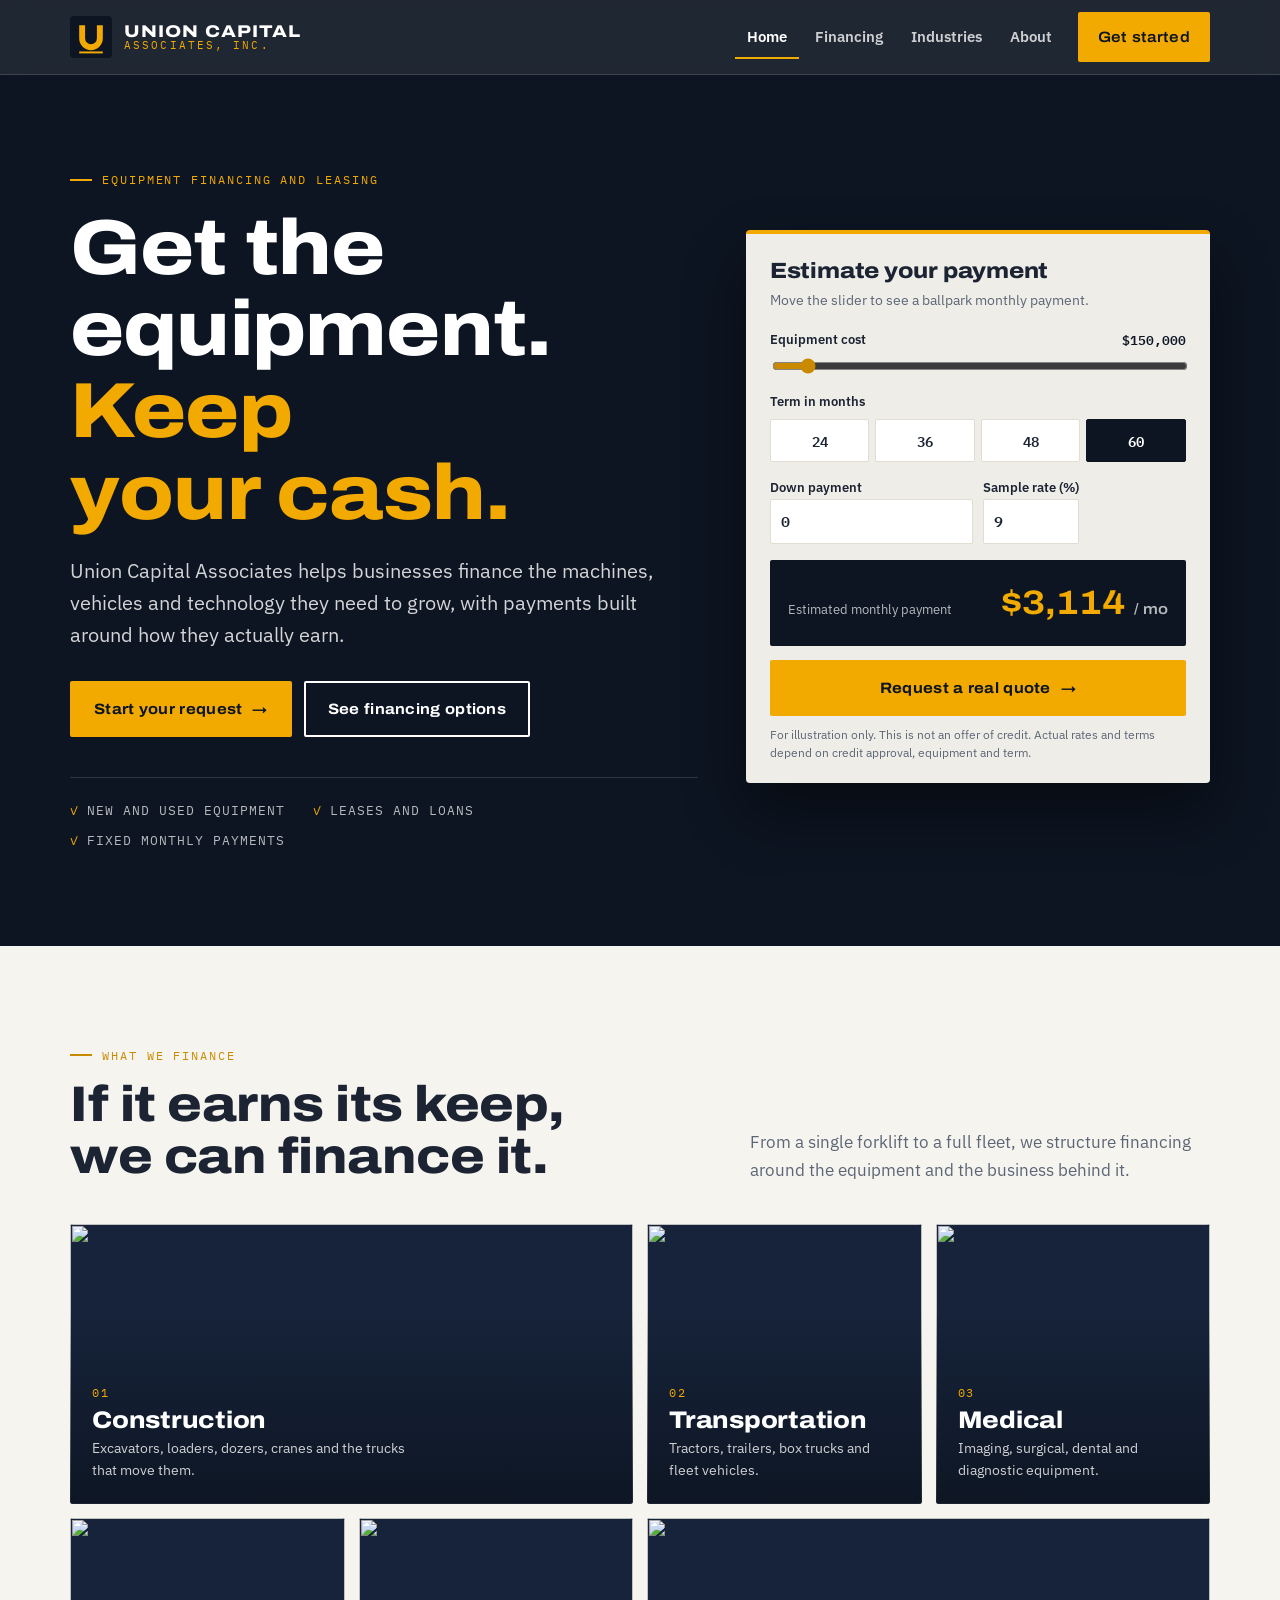
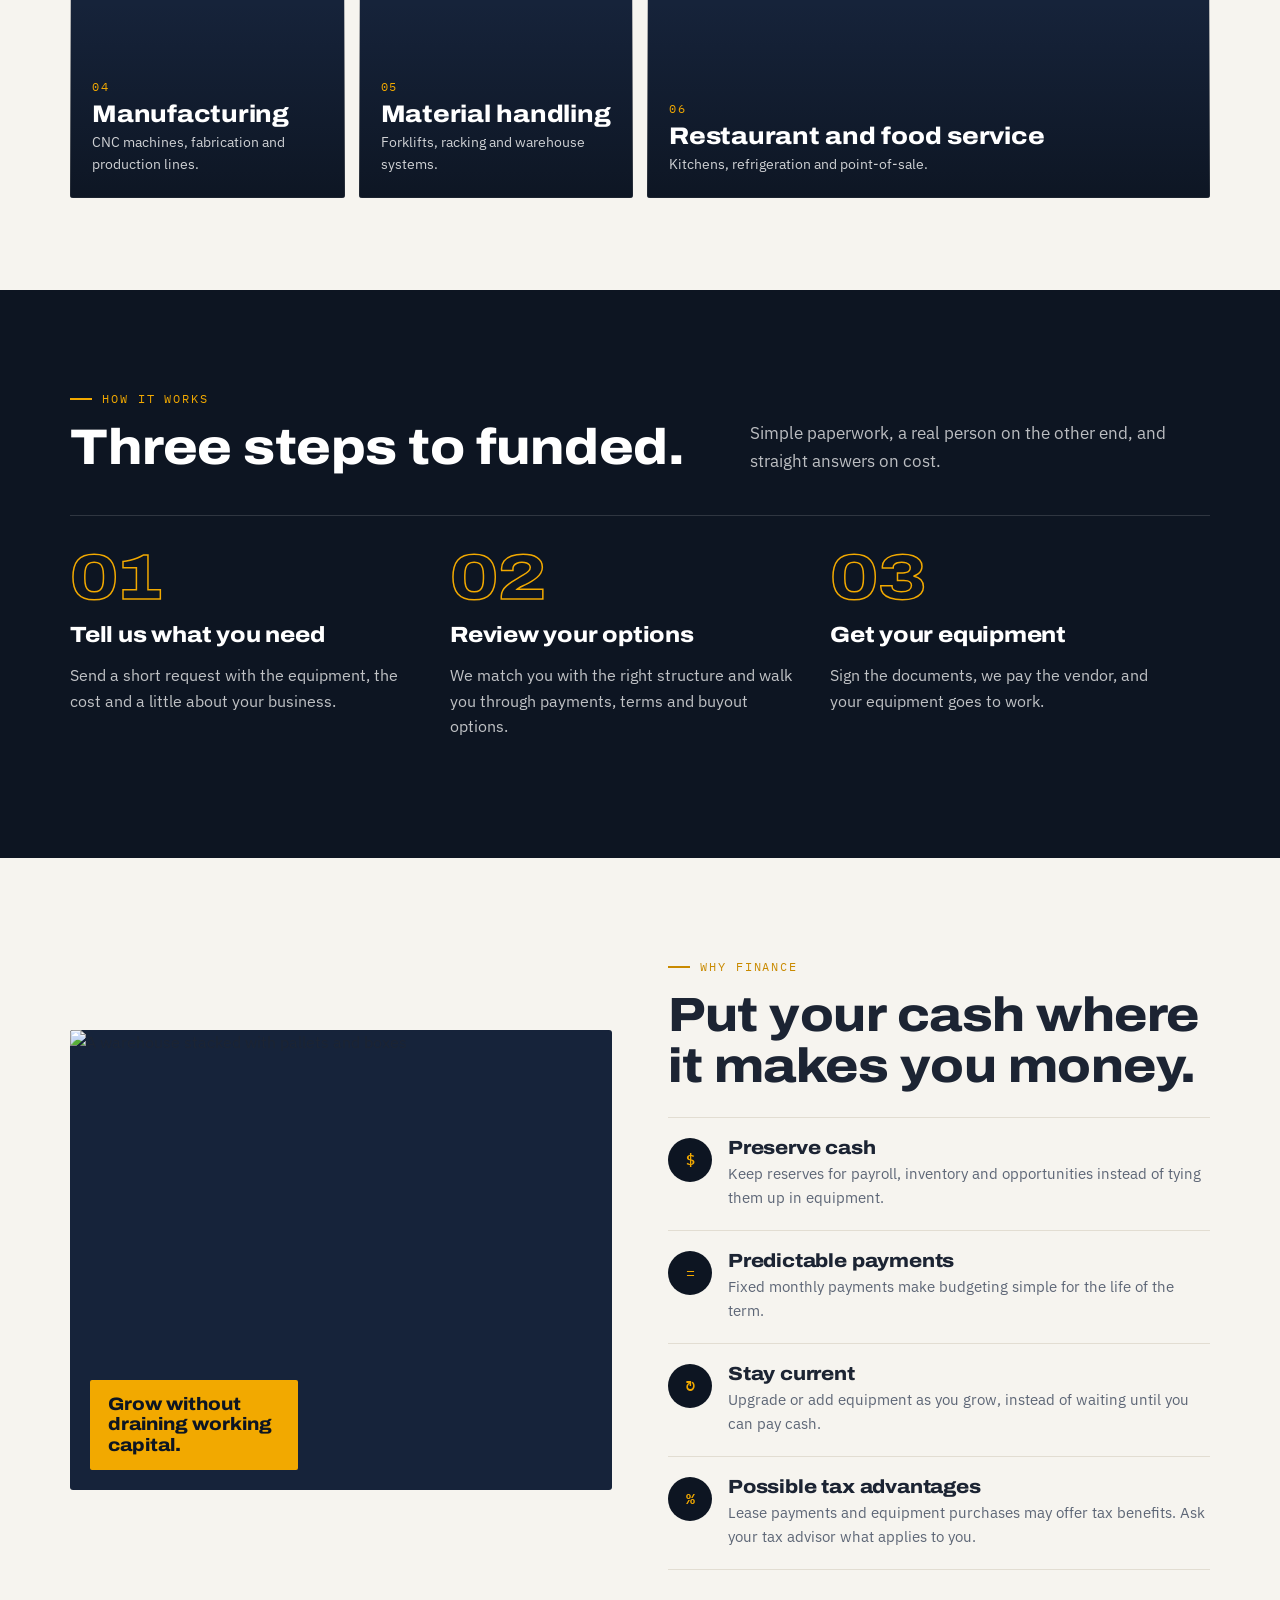
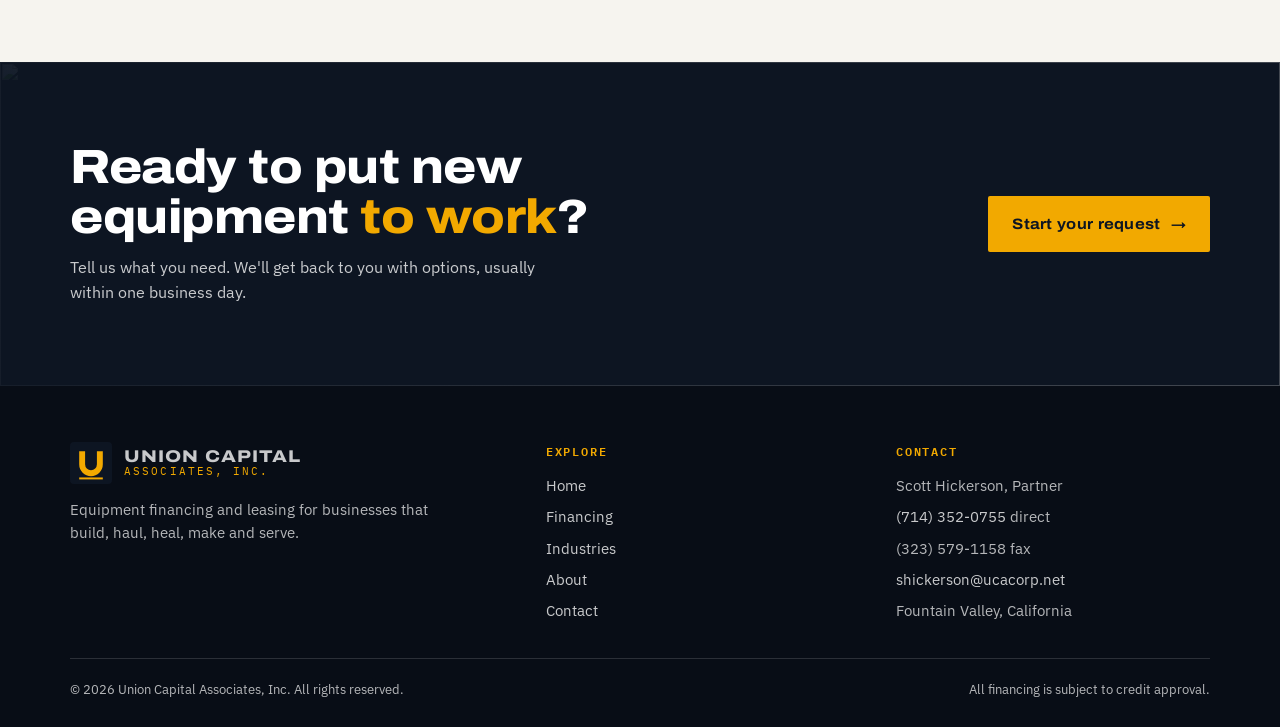
==== index.html @ d6dac755 "Add UCA site framework: home with payment estimator, financing, industries, about, contact form, tha" ====
<!doctype html>
<html lang="en">
<head>
<meta charset="utf-8">
<meta name="viewport" content="width=device-width, initial-scale=1, viewport-fit=cover">
<title>Union Capital Associates | Equipment Financing and Leasing</title>
<meta name="description" content="Equipment financing and leasing for construction, transportation, medical, manufacturing and more.  Fountain Valley, California.">
<link rel="icon" href="assets/img/mark.svg" type="image/svg+xml">
<link rel="preconnect" href="https://fonts.googleapis.com">
<link rel="preconnect" href="https://images.unsplash.com">
<link rel="stylesheet" href="https://fonts.googleapis.com/css2?family=Archivo:wdth,wght@100..125,500..900&family=IBM+Plex+Mono:wght@400;600&family=IBM+Plex+Sans:wght@400;500;600&display=swap">
<link rel="stylesheet" href="assets/css/site.css">
</head>
<body>
<header class="site-header">
  <div class="wrap">
    <a class="brand" href="index.html"><img src="assets/img/mark.svg" alt="" width="42" height="42"><span class="name"><b>UNION CAPITAL</b><small>ASSOCIATES, INC.</small></span></a>
    <button class="menu-btn" type="button" aria-expanded="false" aria-controls="nav">Menu</button>
    <nav class="nav" id="nav" aria-label="Main"><a href="index.html" aria-current="page">Home</a><a href="financing.html">Financing</a><a href="industries.html">Industries</a><a href="about.html">About</a><a class="btn btn-gold" href="contact.html#request">Get started</a></nav>
  </div>
</header>
<main>
<section class="hero">
  <div class="hero-bg" aria-hidden="true">
    <span style="background-image:url('https://images.unsplash.com/photo-1580901369227-308f6f40bdeb?auto=format&fit=crop&w=2000&q=70')"></span>
    <span style="background-image:url('https://images.unsplash.com/photo-1592805144716-feeccccef5ac?auto=format&fit=crop&w=2000&q=70')"></span>
    <span style="background-image:url('https://images.unsplash.com/photo-1606206873764-fd15e242df52?auto=format&fit=crop&w=2000&q=70')"></span>
  </div>
  <div class="wrap">
    <div>
      <div class="eyebrow">Equipment financing and leasing</div>
      <h1>Get the equipment.  <em>Keep your cash.</em></h1>
      <p class="lede">Union Capital Associates helps businesses finance the machines, vehicles and technology they need to grow, with payments built around how they actually earn.</p>
      <div class="hero-actions">
        <a class="btn btn-gold" href="contact.html#request">Start your request <span class="arr">→</span></a>
        <a class="btn btn-line" href="financing.html">See financing options</a>
      </div>
      <div class="hero-strip"><span>New and used equipment</span><span>Leases and loans</span><span>Fixed monthly payments</span></div>
    </div>
    <aside class="estimator" id="estimator" aria-labelledby="estTitle">
      <h2 id="estTitle">Estimate your payment</h2>
      <p class="sub">Move the slider to see a ballpark monthly payment.</p>
      <div class="est-field">
        <label for="e-cost">Equipment cost <output id="e-cost-out">$150,000</output></label>
        <input id="e-cost" type="range" min="10000" max="2000000" step="5000" value="150000">
      </div>
      <div class="est-field">
        <label>Term in months</label>
        <div class="terms">
          <button type="button" data-term="24" aria-pressed="false">24</button>
          <button type="button" data-term="36" aria-pressed="false">36</button>
          <button type="button" data-term="48" aria-pressed="false">48</button>
          <button type="button" data-term="60" aria-pressed="true">60</button>
        </div>
      </div>
      <div class="est-row est-field">
        <label for="e-down" style="display:grid">Down payment<input id="e-down" type="number" min="0" step="1000" value="0" inputmode="numeric"></label>
        <label for="e-rate" style="display:grid">Sample rate (%)<input id="e-rate" type="number" min="0" max="40" step="0.25" value="9" inputmode="decimal"></label>
      </div>
      <div class="est-result"><span>Estimated monthly payment</span><b><span id="e-pay">$3,114</span> <small>/ mo</small></b></div>
      <a class="btn btn-gold" id="e-go" href="contact.html#request">Request a real quote <span class="arr">→</span></a>
      <p class="est-note">For illustration only.  This is not an offer of credit.  Actual rates and terms depend on credit approval, equipment and term.</p>
    </aside>
  </div>
</section>

<section class="band reveal">
  <div class="wrap">
    <div class="head">
      <div><div class="eyebrow">What we finance</div><h2>If it earns its keep, we can finance it.</h2></div>
      <p>From a single forklift to a full fleet, we structure financing around the equipment and the business behind it.</p>
    </div>
    <div class="tiles">
      <a class="tile" href="industries.html#construction">
        <img src="https://images.unsplash.com/photo-1628645419184-26a1f2757340?auto=format&fit=crop&w=1200&q=70" alt="" loading="lazy">
        <div class="in"><div class="num">01</div><h3>Construction</h3><p>Excavators, loaders, dozers, cranes and the trucks that move them.</p></div>
      </a>
      <a class="tile" href="industries.html#transportation">
        <img src="https://images.unsplash.com/photo-1592805144716-feeccccef5ac?auto=format&fit=crop&w=1200&q=70" alt="" loading="lazy">
        <div class="in"><div class="num">02</div><h3>Transportation</h3><p>Tractors, trailers, box trucks and fleet vehicles.</p></div>
      </a>
      <a class="tile" href="industries.html#medical">
        <img src="https://images.unsplash.com/photo-1516549655169-df83a0774514?auto=format&fit=crop&w=1200&q=70" alt="" loading="lazy">
        <div class="in"><div class="num">03</div><h3>Medical</h3><p>Imaging, surgical, dental and diagnostic equipment.</p></div>
      </a>
      <a class="tile" href="industries.html#manufacturing">
        <img src="https://images.unsplash.com/photo-1735494033576-9c882e80504c?auto=format&fit=crop&w=1200&q=70" alt="" loading="lazy">
        <div class="in"><div class="num">04</div><h3>Manufacturing</h3><p>CNC machines, fabrication and production lines.</p></div>
      </a>
      <a class="tile" href="industries.html#material-handling">
        <img src="https://images.unsplash.com/photo-1645736315000-6f788915923b?auto=format&fit=crop&w=1200&q=70" alt="" loading="lazy">
        <div class="in"><div class="num">05</div><h3>Material handling</h3><p>Forklifts, racking and warehouse systems.</p></div>
      </a>
      <a class="tile" href="industries.html#restaurant">
        <img src="https://images.unsplash.com/photo-1589109807644-924edf14ee09?auto=format&fit=crop&w=1200&q=70" alt="" loading="lazy">
        <div class="in"><div class="num">06</div><h3>Restaurant and food service</h3><p>Kitchens, refrigeration and point-of-sale.</p></div>
      </a>
    </div>
  </div>
</section>

<section class="band dark reveal">
  <div class="wrap">
    <div class="head">
      <div><div class="eyebrow">How it works</div><h2>Three steps to funded.</h2></div>
      <p>Simple paperwork, a real person on the other end, and straight answers on cost.</p>
    </div>
    <ol class="steps">
      <li><h3>Tell us what you need</h3><p>Send a short request with the equipment, the cost and a little about your business.</p></li>
      <li><h3>Review your options</h3><p>We match you with the right structure and walk you through payments, terms and buyout options.</p></li>
      <li><h3>Get your equipment</h3><p>Sign the documents, we pay the vendor, and your equipment goes to work.</p></li>
    </ol>
  </div>
</section>

<section class="band reveal">
  <div class="wrap split">
    <div class="split-img">
      <img src="https://images.unsplash.com/photo-1721937127582-ed331de95a04?auto=format&fit=crop&w=1400&q=70" alt="A warehouse stacked with pallets and boxes" loading="lazy">
      <div class="badge">Grow without draining working capital.</div>
    </div>
    <div>
      <div class="eyebrow">Why finance</div>
      <h2 style="font-size:clamp(30px,4vw,48px);font-weight:800;margin-top:14px">Put your cash where it makes you money.</h2>
      <ul class="benefits">
        <li><span class="ico">$</span><div><h3>Preserve cash</h3><p>Keep reserves for payroll, inventory and opportunities instead of tying them up in equipment.</p></div></li>
        <li><span class="ico">=</span><div><h3>Predictable payments</h3><p>Fixed monthly payments make budgeting simple for the life of the term.</p></div></li>
        <li><span class="ico">↻</span><div><h3>Stay current</h3><p>Upgrade or add equipment as you grow, instead of waiting until you can pay cash.</p></div></li>
        <li><span class="ico">%</span><div><h3>Possible tax advantages</h3><p>Lease payments and equipment purchases may offer tax benefits.  Ask your tax advisor what applies to you.</p></div></li>
      </ul>
    </div>
  </div>
</section>

<section class="cta">
  <img src="https://images.unsplash.com/photo-1521791136064-7986c2920216?auto=format&fit=crop&w=1800&q=70" alt="" loading="lazy">
  <div class="wrap">
    <div><h2>Ready to put new equipment <em>to work</em>?</h2><p>Tell us what you need.  We'll get back to you with options, usually within one business day.</p></div>
    <a class="btn btn-gold" href="contact.html#request">Start your request <span class="arr">→</span></a>
  </div>
</section>
</main>
<footer class="site-footer">
  <div class="wrap">
    <div>
      <a class="brand" href="index.html"><img src="assets/img/mark.svg" alt="" width="42" height="42"><span class="name"><b>UNION CAPITAL</b><small>ASSOCIATES, INC.</small></span></a>
      <p>Equipment financing and leasing for businesses that build, haul, heal, make and serve.</p>
    </div>
    <div>
      <h4>Explore</h4>
      <ul><li><a href="index.html">Home</a></li><li><a href="financing.html">Financing</a></li><li><a href="industries.html">Industries</a></li><li><a href="about.html">About</a></li><li><a href="contact.html">Contact</a></li></ul>
    </div>
    <div>
      <h4>Contact</h4>
      <ul>
        <li>Scott Hickerson, Partner</li>
        <li><a href="tel:+17143520755">(714) 352-0755</a> direct</li>
        <li>(323) 579-1158 fax</li>
        <li><a href="mailto:shickerson@ucacorp.net">shickerson@ucacorp.net</a></li>
        <li>Fountain Valley, California</li>
      </ul>
    </div>
    <div class="legal"><span>&copy; 2026 Union Capital Associates, Inc.  All rights reserved.</span><span>All financing is subject to credit approval.</span></div>
  </div>
</footer>
<script src="assets/js/site.js"></script>
</body>
</html>
---- assets/css/site.css ----
/* Union Capital Associates site styles.
   Layout: full-bleed photo hero with a payment estimator; light content bands alternate with ink bands. */
*, *::before, *::after { box-sizing: border-box; }
:root {
  --ink: #0d1522;
  --ink-2: #16233a;
  --paper: #f6f4ef;
  --white: #ffffff;
  --text: #1c2433;
  --muted: #5d6676;
  --line: #e2ddd2;
  --line-dark: rgba(255, 255, 255, .14);
  --gold: #f2a900;
  --gold-deep: #c98a00;
  --display: "Archivo", "Arial Narrow", "Segoe UI", system-ui, sans-serif;
  --body: "IBM Plex Sans", "Segoe UI", system-ui, sans-serif;
  --mono: "IBM Plex Mono", ui-monospace, Consolas, monospace;
  --gutter: max(20px, env(safe-area-inset-left, 0px));
}
html { scroll-behavior: smooth; }
body { margin: 0; background: var(--paper); color: var(--text); font-family: var(--body); font-size: 16px; line-height: 1.6; -webkit-font-smoothing: antialiased; }
img { max-width: 100%; display: block; }
a { color: inherit; }
[hidden] { display: none !important; }
.wrap { max-width: 1180px; margin: 0 auto; padding-left: var(--gutter); padding-right: max(20px, env(safe-area-inset-right, 0px)); }
h1, h2, h3 { font-family: var(--display); font-stretch: 112%; line-height: 1.05; letter-spacing: -.01em; margin: 0; text-wrap: balance; }
.eyebrow { font-family: var(--mono); font-size: 12px; letter-spacing: .16em; text-transform: uppercase; color: var(--gold-deep); display: inline-flex; align-items: center; gap: 10px; }
.eyebrow::before { content: ""; width: 22px; height: 2px; background: currentColor; }
.dark .eyebrow, .hero .eyebrow { color: var(--gold); }
:focus-visible { outline: 2px solid var(--gold); outline-offset: 3px; }

/* ---------- Buttons ---------- */
.btn { display: inline-flex; align-items: center; gap: 10px; font-family: var(--display); font-stretch: 110%; font-weight: 700; font-size: 15px; letter-spacing: .02em; text-decoration: none; padding: 14px 22px; border-radius: 2px; border: 2px solid transparent; cursor: pointer; transition: background .2s, color .2s, border-color .2s, transform .2s; }
.btn:hover { transform: translateY(-1px); }
.btn-gold { background: var(--gold); color: var(--ink); }
.btn-gold:hover { background: #ffbb1c; }
.btn-line { border-color: currentColor; color: inherit; background: transparent; }
.btn-line:hover { background: rgba(255, 255, 255, .08); }
.btn .arr { transition: transform .2s; }
.btn:hover .arr { transform: translateX(4px); }

/* ---------- Header ---------- */
.site-header { position: sticky; top: env(safe-area-inset-top, 0px); z-index: 30; background: rgba(13, 21, 34, .92); backdrop-filter: blur(10px); -webkit-backdrop-filter: blur(10px); color: var(--white); border-bottom: 1px solid var(--line-dark); }
.site-header .wrap { display: flex; align-items: center; justify-content: space-between; gap: 20px; min-height: 74px; }
.brand { display: flex; align-items: center; gap: 12px; text-decoration: none; color: var(--white); }
.brand img { width: 42px; height: 42px; }
.brand .name { display: grid; line-height: 1.05; }
.brand b { font-family: var(--display); font-stretch: 118%; font-weight: 800; font-size: 17px; letter-spacing: .06em; }
.brand small { font-family: var(--mono); font-size: 10.5px; letter-spacing: .2em; color: var(--gold); }
.nav { display: flex; align-items: center; gap: 4px; }
.nav a { text-decoration: none; font-weight: 600; font-size: 15px; color: rgba(255, 255, 255, .78); padding: 10px 12px; }
.nav a:hover { color: var(--white); }
.nav a[aria-current="page"] { color: var(--white); box-shadow: inset 0 -2px 0 var(--gold); }
.nav .btn { margin-left: 10px; padding: 11px 18px; color: var(--ink); }
.menu-btn { display: none; background: none; border: 1px solid var(--line-dark); color: var(--white); border-radius: 2px; padding: 9px 12px; font: 600 14px var(--body); cursor: pointer; }
@media (max-width: 900px) {
  .menu-btn { display: inline-block; }
  .nav { display: none; position: absolute; left: 0; right: 0; top: 100%; flex-direction: column; align-items: stretch; gap: 0; background: var(--ink); border-bottom: 1px solid var(--line-dark); padding: 8px max(20px, env(safe-area-inset-right, 0px)) 18px var(--gutter); }
  .nav.open { display: flex; }
  .nav a { padding: 14px 4px; border-bottom: 1px solid var(--line-dark); }
  .nav a[aria-current="page"] { box-shadow: inset 3px 0 0 var(--gold); padding-left: 12px; }
  .nav .btn { margin: 14px 0 0; justify-content: center; border-bottom: 0; }
}

/* ---------- Hero ---------- */
.hero { position: relative; color: var(--white); background: var(--ink); overflow: hidden; isolation: isolate; }
.hero-bg { position: absolute; inset: 0; z-index: -2; }
.hero-bg span { position: absolute; inset: 0; background-size: cover; background-position: center; opacity: 0; animation: heroFade 21s infinite; transform: scale(1.06); }
.hero-bg span:nth-child(1) { opacity: 1; animation-delay: 0s; }
.hero-bg span:nth-child(2) { animation-delay: 7s; }
.hero-bg span:nth-child(3) { animation-delay: 14s; }
@keyframes heroFade { 0% { opacity: 0; transform: scale(1.06); } 5% { opacity: 1; } 33% { opacity: 1; } 38% { opacity: 0; transform: scale(1); } 100% { opacity: 0; } }
.hero::after { content: ""; position: absolute; inset: 0; z-index: -1; background: linear-gradient(100deg, rgba(13, 21, 34, .94) 0%, rgba(13, 21, 34, .78) 45%, rgba(13, 21, 34, .35) 100%); }
.hero .wrap { display: grid; grid-template-columns: 1.15fr .85fr; gap: 48px; align-items: center; padding-block: 88px 96px; }
@media (max-width: 960px) { .hero .wrap { grid-template-columns: 1fr; padding-block: 56px 64px; gap: 36px; } }
.hero h1 { font-size: clamp(40px, 6.2vw, 78px); font-weight: 800; margin: 18px 0 20px; }
.hero h1 em { font-style: normal; color: var(--gold); }
.hero .lede { font-size: clamp(17px, 1.6vw, 20px); color: rgba(255, 255, 255, .82); max-width: 50ch; margin: 0 0 30px; }
.hero-actions { display: flex; flex-wrap: wrap; gap: 12px; }
.hero-strip { display: flex; flex-wrap: wrap; gap: 10px 28px; margin-top: 40px; padding-top: 22px; border-top: 1px solid var(--line-dark); font-family: var(--mono); font-size: 12.5px; letter-spacing: .08em; text-transform: uppercase; color: rgba(255, 255, 255, .7); }
.hero-strip span::before { content: "✓"; color: var(--gold); margin-right: 8px; }

/* ---------- Estimator ---------- */
.estimator { background: rgba(246, 244, 239, .97); color: var(--text); border-radius: 4px; padding: 26px 24px 22px; box-shadow: 0 30px 60px rgba(0, 0, 0, .45); border-top: 4px solid var(--gold); min-width: 0; }
.estimator h2 { font-size: 22px; font-weight: 800; }
.estimator .sub { color: var(--muted); font-size: 14px; margin: 6px 0 18px; }
.est-field { display: grid; gap: 6px; margin-bottom: 16px; }
.est-field label { display: flex; justify-content: space-between; font-size: 13px; font-weight: 600; }
.est-field output { font-family: var(--mono); font-weight: 600; color: var(--ink); }
.est-field input[type="range"] { width: 100%; accent-color: var(--gold-deep); }
.terms { display: grid; grid-template-columns: repeat(4, 1fr); gap: 6px; }
.terms button { font: 600 14px var(--mono); padding: 9px 0; border: 1px solid var(--line); background: var(--white); color: var(--text); border-radius: 2px; cursor: pointer; }
.terms button[aria-pressed="true"] { background: var(--ink); color: var(--white); border-color: var(--ink); }
.est-row { display: grid; grid-template-columns: 1fr 1fr; gap: 10px; }
.est-row input { width: 100%; font: 600 15px var(--mono); padding: 9px 10px; border: 1px solid var(--line); border-radius: 2px; background: var(--white); color: var(--text); }
.est-result { margin-top: 6px; padding: 16px 18px; background: var(--ink); color: var(--white); border-radius: 2px; display: flex; align-items: baseline; justify-content: space-between; gap: 12px; flex-wrap: wrap; }
.est-result > span { font-size: 13px; color: rgba(255, 255, 255, .7); }
.est-result b { font-family: var(--display); font-stretch: 112%; font-size: 34px; color: var(--gold); font-variant-numeric: tabular-nums; }
.est-result b small { font-size: 15px; color: rgba(255, 255, 255, .7); font-weight: 600; }
.estimator .btn { width: 100%; justify-content: center; margin-top: 14px; }
.est-note { font-size: 11.5px; color: var(--muted); margin: 10px 0 0; line-height: 1.5; }

/* ---------- Sections ---------- */
.band { padding-block: 92px; }
.band.tight { padding-block: 64px; }
.dark { background: var(--ink); color: var(--white); }
.dark .muted, .dark p { color: rgba(255, 255, 255, .74); }
.head { display: flex; flex-wrap: wrap; align-items: end; justify-content: space-between; gap: 20px 40px; margin-bottom: 40px; }
.head h2 { font-size: clamp(30px, 4vw, 50px); font-weight: 800; margin-top: 14px; max-width: 18ch; }
.head p { max-width: 46ch; margin: 0; color: var(--muted); font-size: 17px; }
.dark .head p { color: rgba(255, 255, 255, .72); }

/* What we finance: photo tiles */
.tiles { display: grid; grid-template-columns: repeat(4, minmax(0, 1fr)); gap: 14px; }
.tiles .tile:nth-child(1), .tiles .tile:nth-child(6) { grid-column: span 2; }
@media (max-width: 960px) { .tiles { grid-template-columns: repeat(2, minmax(0, 1fr)); } .tiles .tile:nth-child(6) { grid-column: span 1; } }
@media (max-width: 560px) { .tiles { grid-template-columns: 1fr; } .tiles .tile:nth-child(1) { grid-column: span 1; } }
.tile { position: relative; min-height: 280px; border-radius: 3px; overflow: hidden; color: var(--white); text-decoration: none; display: flex; align-items: flex-end; background: var(--ink-2); isolation: isolate; }
.tile img { position: absolute; inset: 0; width: 100%; height: 100%; object-fit: cover; z-index: -2; transition: transform .8s cubic-bezier(.2, .7, .2, 1); }
.tile::after { content: ""; position: absolute; inset: 0; z-index: -1; background: linear-gradient(180deg, rgba(13, 21, 34, 0) 30%, rgba(13, 21, 34, .92) 100%); }
.tile:hover img { transform: scale(1.07); }
.tile .in { padding: 22px; width: 100%; }
.tile .num { font-family: var(--mono); font-size: 12px; letter-spacing: .14em; color: var(--gold); }
.tile h3 { font-size: 24px; font-weight: 800; margin: 6px 0 4px; }
.tile p { margin: 0; font-size: 14px; color: rgba(255, 255, 255, .8); max-width: 40ch; }

/* How it works */
.steps { display: grid; grid-template-columns: repeat(3, minmax(0, 1fr)); gap: 0; counter-reset: s; border-top: 1px solid var(--line-dark); }
@media (max-width: 820px) { .steps { grid-template-columns: 1fr; } }
.steps li { list-style: none; padding: 30px 28px 10px 0; position: relative; min-width: 0; }
.steps li::before { counter-increment: s; content: "0" counter(s); display: block; font-family: var(--display); font-stretch: 120%; font-weight: 800; font-size: 64px; line-height: 1; color: transparent; -webkit-text-stroke: 1.5px var(--gold); margin-bottom: 14px; }
.steps h3 { font-size: 22px; font-weight: 800; margin-bottom: 8px; }
.steps ol, ol.steps { margin: 0; padding: 0; }

/* Options cards */
.options { display: grid; grid-template-columns: repeat(3, minmax(0, 1fr)); gap: 16px; }
@media (max-width: 960px) { .options { grid-template-columns: repeat(2, minmax(0, 1fr)); } }
@media (max-width: 600px) { .options { grid-template-columns: 1fr; } }
.opt { background: var(--white); border: 1px solid var(--line); border-radius: 3px; padding: 28px 26px; display: flex; flex-direction: column; gap: 10px; min-width: 0; transition: border-color .25s, box-shadow .25s, transform .25s; scroll-margin-top: 100px; }
.opt:hover { border-color: var(--gold); box-shadow: 0 18px 40px rgba(13, 21, 34, .10); transform: translateY(-3px); }
.opt:target { border-color: var(--gold); box-shadow: 0 0 0 2px var(--gold); }
.opt .tag { font-family: var(--mono); font-size: 11.5px; letter-spacing: .14em; text-transform: uppercase; color: var(--gold-deep); }
.opt h3 { font-size: 24px; font-weight: 800; }
.opt p { margin: 0; color: var(--muted); }
.opt ul { margin: 6px 0 0; padding-left: 18px; font-size: 14.5px; line-height: 1.8; }
.opt .best { margin-top: auto; padding-top: 14px; border-top: 1px dashed var(--line); font-size: 14px; }
.opt .best b { color: var(--ink); }

/* Split image + benefits */
.split { display: grid; grid-template-columns: 1fr 1fr; gap: 56px; align-items: center; }
@media (max-width: 900px) { .split { grid-template-columns: 1fr; gap: 32px; } }
.split-img { position: relative; min-height: 460px; border-radius: 3px; overflow: hidden; background: var(--ink-2); }
.split-img img { position: absolute; inset: 0; width: 100%; height: 100%; object-fit: cover; }
.split-img .badge { position: absolute; left: 20px; bottom: 20px; background: var(--gold); color: var(--ink); padding: 14px 18px; font-family: var(--display); font-stretch: 112%; font-weight: 800; font-size: 18px; line-height: 1.15; max-width: 16ch; border-radius: 2px; }
.benefits { list-style: none; margin: 26px 0 0; padding: 0; display: grid; gap: 0; }
.benefits li { display: grid; grid-template-columns: 44px 1fr; gap: 16px; padding: 20px 0; border-top: 1px solid var(--line); }
.benefits li:last-child { border-bottom: 1px solid var(--line); }
.benefits .ico { width: 44px; height: 44px; border-radius: 50%; display: grid; place-items: center; background: var(--ink); color: var(--gold); font-family: var(--mono); font-weight: 600; font-size: 15px; }
.benefits h3 { font-size: 19px; font-weight: 800; margin-bottom: 4px; }
.benefits p { margin: 0; color: var(--muted); font-size: 15px; }

/* Structures table */
.table-wrap { overflow-x: auto; border: 1px solid var(--line-dark); border-radius: 3px; }
table.struct { width: 100%; border-collapse: collapse; min-width: 640px; }
.struct th, .struct td { text-align: left; padding: 16px 18px; border-bottom: 1px solid var(--line-dark); vertical-align: top; }
.struct th { font-family: var(--mono); font-size: 11.5px; letter-spacing: .14em; text-transform: uppercase; color: var(--gold); font-weight: 600; background: rgba(255, 255, 255, .03); }
.struct td:first-child { font-family: var(--display); font-stretch: 112%; font-weight: 800; font-size: 17px; color: var(--white); white-space: nowrap; }
.struct td { color: rgba(255, 255, 255, .76); font-size: 15px; }
.struct tr:last-child td { border-bottom: 0; }

/* CTA band */
.cta { position: relative; color: var(--white); overflow: hidden; isolation: isolate; background: var(--ink); }
.cta img { position: absolute; inset: 0; width: 100%; height: 100%; object-fit: cover; z-index: -2; }
.cta::after { content: ""; position: absolute; inset: 0; z-index: -1; background: linear-gradient(90deg, rgba(13, 21, 34, .95), rgba(13, 21, 34, .7)); }
.cta .wrap { display: flex; flex-wrap: wrap; align-items: center; justify-content: space-between; gap: 28px; padding-block: 80px; }
.cta h2 { font-size: clamp(30px, 4vw, 48px); font-weight: 800; max-width: 20ch; }
.cta h2 em { font-style: normal; color: var(--gold); }
.cta p { color: rgba(255, 255, 255, .78); margin: 12px 0 0; max-width: 48ch; }

/* Page hero (inner pages) */
.page-hero { position: relative; color: var(--white); background: var(--ink); overflow: hidden; isolation: isolate; }
.page-hero img { position: absolute; inset: 0; width: 100%; height: 100%; object-fit: cover; z-index: -2; }
.page-hero::after { content: ""; position: absolute; inset: 0; z-index: -1; background: linear-gradient(100deg, rgba(13, 21, 34, .95), rgba(13, 21, 34, .6)); }
.page-hero .wrap { padding-block: 84px 72px; }
.page-hero h1 { font-size: clamp(36px, 5.4vw, 64px); font-weight: 800; margin: 16px 0 16px; max-width: 18ch; }
.page-hero h1 em { font-style: normal; color: var(--gold); }
.page-hero p { color: rgba(255, 255, 255, .8); font-size: 18px; max-width: 54ch; margin: 0; }
.jump { display: flex; flex-wrap: wrap; gap: 8px; margin-top: 28px; }
.jump a { text-decoration: none; font-family: var(--mono); font-size: 12.5px; letter-spacing: .08em; text-transform: uppercase; padding: 9px 14px; border: 1px solid var(--line-dark); border-radius: 2px; color: rgba(255, 255, 255, .85); }
.jump a:hover { border-color: var(--gold); color: var(--gold); }

/* Industry rows */
.ind-list { display: grid; gap: 18px; }
.ind-row { display: grid; grid-template-columns: 1fr 1.1fr; background: var(--white); border: 1px solid var(--line); border-radius: 3px; overflow: hidden; scroll-margin-top: 100px; }
.ind-row:nth-child(even) { grid-template-columns: 1.1fr 1fr; }
.ind-row:nth-child(even) .ind-img { order: 2; }
@media (max-width: 820px) { .ind-row, .ind-row:nth-child(even) { grid-template-columns: 1fr; } .ind-row:nth-child(even) .ind-img { order: 0; } }
.ind-img { position: relative; min-height: 280px; background: var(--ink-2); }
.ind-img img { position: absolute; inset: 0; width: 100%; height: 100%; object-fit: cover; }
.ind-body { padding: 34px 32px; min-width: 0; }
.ind-body h2 { font-size: clamp(26px, 3vw, 36px); font-weight: 800; margin: 12px 0 10px; }
.ind-body p { color: var(--muted); margin: 0 0 16px; }
.chips { display: flex; flex-wrap: wrap; gap: 8px; list-style: none; margin: 0; padding: 0; }
.chips li { font-size: 13.5px; font-weight: 600; padding: 7px 12px; background: var(--paper); border: 1px solid var(--line); border-radius: 999px; }

/* About */
.prose p { font-size: 18px; color: var(--muted); max-width: 62ch; margin: 0 0 18px; }
.prose p strong { color: var(--text); }
.values { display: grid; grid-template-columns: repeat(4, minmax(0, 1fr)); gap: 0; border-top: 2px solid var(--ink); }
@media (max-width: 900px) { .values { grid-template-columns: repeat(2, minmax(0, 1fr)); } }
@media (max-width: 520px) { .values { grid-template-columns: 1fr; } }
.values div { padding: 24px 22px 6px 0; min-width: 0; }
.values h3 { font-size: 20px; font-weight: 800; margin-bottom: 6px; }
.values p { margin: 0; color: var(--muted); font-size: 15px; }
.person { display: grid; grid-template-columns: auto 1fr; gap: 22px; align-items: center; background: var(--white); border: 1px solid var(--line); border-left: 4px solid var(--gold); border-radius: 3px; padding: 26px 26px; }
.person .avatar { width: 76px; height: 76px; border-radius: 50%; background: var(--ink); color: var(--gold); display: grid; place-items: center; font-family: var(--display); font-stretch: 115%; font-weight: 800; font-size: 26px; }
.person h3 { font-size: 22px; font-weight: 800; }
.person .role { font-family: var(--mono); font-size: 12px; letter-spacing: .14em; text-transform: uppercase; color: var(--gold-deep); }
.person p { margin: 6px 0 0; color: var(--muted); font-size: 15px; }

/* Contact */
.contact-grid { display: grid; grid-template-columns: 1.35fr 1fr; gap: 36px; align-items: start; }
@media (max-width: 900px) { .contact-grid { grid-template-columns: 1fr; } }
.form { background: var(--white); border: 1px solid var(--line); border-top: 4px solid var(--gold); border-radius: 3px; padding: 32px 28px; display: grid; gap: 18px; min-width: 0; scroll-margin-top: 100px; }
.form h2 { font-size: 28px; font-weight: 800; }
.form .intro { margin: -8px 0 0; color: var(--muted); }
.form .row { display: grid; grid-template-columns: 1fr 1fr; gap: 16px; }
@media (max-width: 560px) { .form .row { grid-template-columns: 1fr; } }
.form label { display: grid; gap: 6px; font-size: 13.5px; font-weight: 600; min-width: 0; }
.form .opt-l { color: var(--muted); font-weight: 400; }
.form input, .form select, .form textarea { font: inherit; font-size: 15.5px; color: var(--text); background: var(--paper); border: 1px solid var(--line); border-radius: 2px; padding: 12px 13px; width: 100%; }
.form textarea { resize: vertical; min-height: 120px; }
.form input:focus, .form select:focus, .form textarea:focus { outline: none; border-color: var(--gold-deep); box-shadow: 0 0 0 3px rgba(242, 169, 0, .22); background: var(--white); }
.form fieldset { border: 0; padding: 0; margin: 0; display: grid; gap: 8px; }
.form legend { font-size: 13.5px; font-weight: 600; margin-bottom: 8px; }
.radios { display: flex; flex-wrap: wrap; gap: 8px; }
.radios label { display: inline-flex; align-items: center; gap: 8px; font-weight: 500; padding: 9px 14px; border: 1px solid var(--line); border-radius: 2px; background: var(--paper); cursor: pointer; }
.radios input { width: auto; accent-color: var(--gold-deep); }
.form button { justify-self: start; }
.form .fine { margin: 0; font-size: 12.5px; color: var(--muted); }
.form .hp { position: absolute; left: -9999px; width: 1px; height: 1px; opacity: 0; }
.card-dark { background: var(--ink); color: var(--white); border-radius: 3px; padding: 30px 28px; display: grid; gap: 20px; }
.card-dark h2 { font-size: 24px; font-weight: 800; }
.clist { list-style: none; margin: 0; padding: 0; display: grid; gap: 0; }
.clist li { padding: 16px 0; border-top: 1px solid var(--line-dark); display: grid; gap: 2px; }
.clist .k { font-family: var(--mono); font-size: 11.5px; letter-spacing: .14em; text-transform: uppercase; color: var(--gold); }
.clist .v { font-size: 17px; font-weight: 600; word-break: break-word; }
.clist a { text-decoration: none; }
.clist a:hover { color: var(--gold); }

/* Footer */
.site-footer { background: #080d16; color: rgba(255, 255, 255, .7); font-size: 14.5px; }
.site-footer .wrap { padding-block: 56px 28px; display: grid; grid-template-columns: 1.4fr 1fr 1fr; gap: 36px; }
@media (max-width: 820px) { .site-footer .wrap { grid-template-columns: 1fr; } }
.site-footer h4 { font-family: var(--mono); font-size: 11.5px; letter-spacing: .16em; text-transform: uppercase; color: var(--gold); margin: 0 0 14px; font-weight: 600; }
.site-footer p { margin: 14px 0 0; max-width: 40ch; }
.site-footer ul { list-style: none; margin: 0; padding: 0; display: grid; gap: 8px; }
.site-footer a { text-decoration: none; color: rgba(255, 255, 255, .78); }
.site-footer a:hover { color: var(--gold); }
.site-footer .legal { grid-column: 1 / -1; border-top: 1px solid var(--line-dark); padding-top: 20px; font-size: 12.5px; display: flex; flex-wrap: wrap; justify-content: space-between; gap: 10px; }

/* Notfound / thanks */
.center-page { min-height: 60vh; display: grid; place-items: center; text-align: center; padding-block: 80px; }
.center-page .big { font-family: var(--display); font-stretch: 120%; font-weight: 800; font-size: clamp(72px, 14vw, 140px); line-height: 1; color: var(--gold-deep); }
.center-page h1 { font-size: clamp(28px, 4vw, 42px); margin: 10px 0 12px; }
.center-page p { color: var(--muted); max-width: 46ch; margin: 0 auto 24px; }

/* Reveal on scroll (visible without JavaScript) */
.reveal { transition: opacity .8s ease, transform .8s cubic-bezier(.2, .8, .2, 1); }
.reveal.pre { opacity: 0; transform: translateY(26px); }
.reveal.pre.in { opacity: 1; transform: none; }

@media (prefers-reduced-motion: reduce) {
  html { scroll-behavior: auto; }
  .hero-bg span { animation: none; }
  .hero-bg span:nth-child(n+2) { display: none; }
  .tile img, .reveal, .btn, .opt { transition: none; }
}
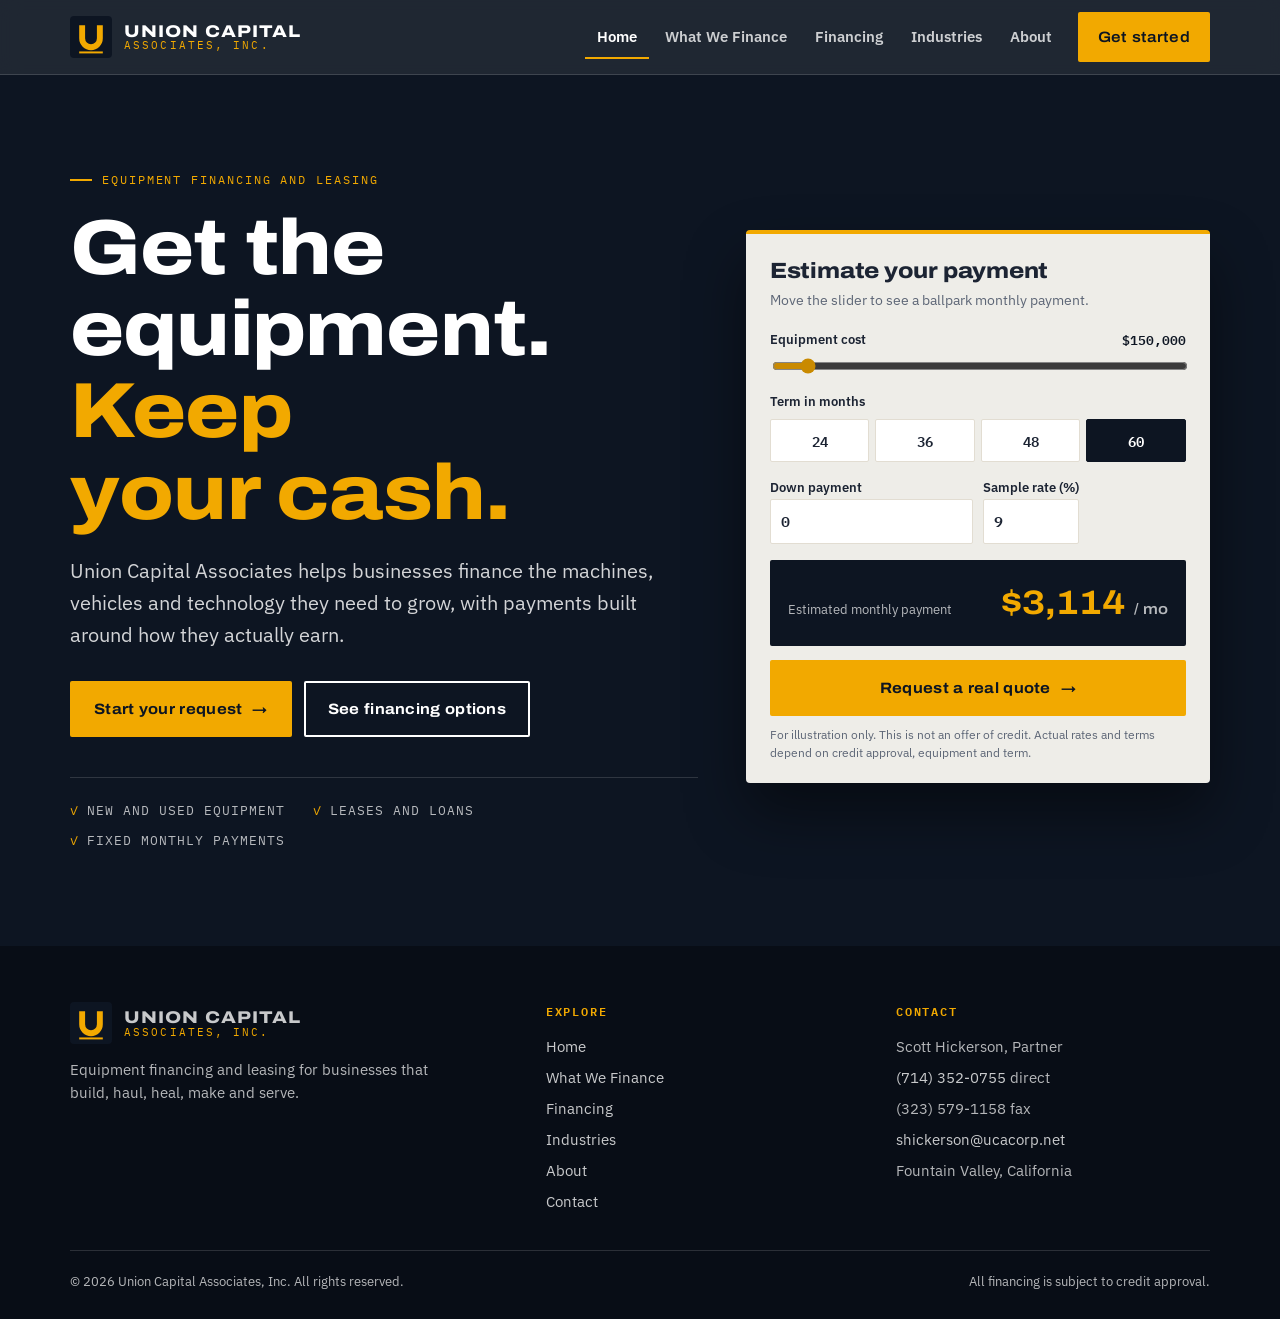
==== commit 1868b18f: "Move What we finance and lower home sections to their own page Co-Authored-By: Claude Opus 5.5 <nore" ====
--- a/index.html
+++ b/index.html
@@ -16,7 +16,7 @@
   <div class="wrap">
     <a class="brand" href="index.html"><img src="assets/img/mark.svg" alt="" width="42" height="42"><span class="name"><b>UNION CAPITAL</b><small>ASSOCIATES, INC.</small></span></a>
     <button class="menu-btn" type="button" aria-expanded="false" aria-controls="nav">Menu</button>
-    <nav class="nav" id="nav" aria-label="Main"><a href="index.html" aria-current="page">Home</a><a href="financing.html">Financing</a><a href="industries.html">Industries</a><a href="about.html">About</a><a class="btn btn-gold" href="contact.html#request">Get started</a></nav>
+    <nav class="nav" id="nav" aria-label="Main"><a href="index.html" aria-current="page">Home</a><a href="what-we-finance.html">What We Finance</a><a href="financing.html">Financing</a><a href="industries.html">Industries</a><a href="about.html">About</a><a class="btn btn-gold" href="contact.html#request">Get started</a></nav>
   </div>
 </header>
 <main>
@@ -64,81 +64,6 @@
   </div>
 </section>
 
-<section class="band reveal">
-  <div class="wrap">
-    <div class="head">
-      <div><div class="eyebrow">What we finance</div><h2>If it earns its keep, we can finance it.</h2></div>
-      <p>From a single forklift to a full fleet, we structure financing around the equipment and the business behind it.</p>
-    </div>
-    <div class="tiles">
-      <a class="tile" href="industries.html#construction">
-        <img src="https://images.unsplash.com/photo-1628645419184-26a1f2757340?auto=format&fit=crop&w=1200&q=70" alt="" loading="lazy">
-        <div class="in"><div class="num">01</div><h3>Construction</h3><p>Excavators, loaders, dozers, cranes and the trucks that move them.</p></div>
-      </a>
-      <a class="tile" href="industries.html#transportation">
-        <img src="https://images.unsplash.com/photo-1592805144716-feeccccef5ac?auto=format&fit=crop&w=1200&q=70" alt="" loading="lazy">
-        <div class="in"><div class="num">02</div><h3>Transportation</h3><p>Tractors, trailers, box trucks and fleet vehicles.</p></div>
-      </a>
-      <a class="tile" href="industries.html#medical">
-        <img src="https://images.unsplash.com/photo-1516549655169-df83a0774514?auto=format&fit=crop&w=1200&q=70" alt="" loading="lazy">
-        <div class="in"><div class="num">03</div><h3>Medical</h3><p>Imaging, surgical, dental and diagnostic equipment.</p></div>
-      </a>
-      <a class="tile" href="industries.html#manufacturing">
-        <img src="https://images.unsplash.com/photo-1735494033576-9c882e80504c?auto=format&fit=crop&w=1200&q=70" alt="" loading="lazy">
-        <div class="in"><div class="num">04</div><h3>Manufacturing</h3><p>CNC machines, fabrication and production lines.</p></div>
-      </a>
-      <a class="tile" href="industries.html#material-handling">
-        <img src="https://images.unsplash.com/photo-1645736315000-6f788915923b?auto=format&fit=crop&w=1200&q=70" alt="" loading="lazy">
-        <div class="in"><div class="num">05</div><h3>Material handling</h3><p>Forklifts, racking and warehouse systems.</p></div>
-      </a>
-      <a class="tile" href="industries.html#restaurant">
-        <img src="https://images.unsplash.com/photo-1589109807644-924edf14ee09?auto=format&fit=crop&w=1200&q=70" alt="" loading="lazy">
-        <div class="in"><div class="num">06</div><h3>Restaurant and food service</h3><p>Kitchens, refrigeration and point-of-sale.</p></div>
-      </a>
-    </div>
-  </div>
-</section>
-
-<section class="band dark reveal">
-  <div class="wrap">
-    <div class="head">
-      <div><div class="eyebrow">How it works</div><h2>Three steps to funded.</h2></div>
-      <p>Simple paperwork, a real person on the other end, and straight answers on cost.</p>
-    </div>
-    <ol class="steps">
-      <li><h3>Tell us what you need</h3><p>Send a short request with the equipment, the cost and a little about your business.</p></li>
-      <li><h3>Review your options</h3><p>We match you with the right structure and walk you through payments, terms and buyout options.</p></li>
-      <li><h3>Get your equipment</h3><p>Sign the documents, we pay the vendor, and your equipment goes to work.</p></li>
-    </ol>
-  </div>
-</section>
-
-<section class="band reveal">
-  <div class="wrap split">
-    <div class="split-img">
-      <img src="https://images.unsplash.com/photo-1721937127582-ed331de95a04?auto=format&fit=crop&w=1400&q=70" alt="A warehouse stacked with pallets and boxes" loading="lazy">
-      <div class="badge">Grow without draining working capital.</div>
-    </div>
-    <div>
-      <div class="eyebrow">Why finance</div>
-      <h2 style="font-size:clamp(30px,4vw,48px);font-weight:800;margin-top:14px">Put your cash where it makes you money.</h2>
-      <ul class="benefits">
-        <li><span class="ico">$</span><div><h3>Preserve cash</h3><p>Keep reserves for payroll, inventory and opportunities instead of tying them up in equipment.</p></div></li>
-        <li><span class="ico">=</span><div><h3>Predictable payments</h3><p>Fixed monthly payments make budgeting simple for the life of the term.</p></div></li>
-        <li><span class="ico">↻</span><div><h3>Stay current</h3><p>Upgrade or add equipment as you grow, instead of waiting until you can pay cash.</p></div></li>
-        <li><span class="ico">%</span><div><h3>Possible tax advantages</h3><p>Lease payments and equipment purchases may offer tax benefits.  Ask your tax advisor what applies to you.</p></div></li>
-      </ul>
-    </div>
-  </div>
-</section>
-
-<section class="cta">
-  <img src="https://images.unsplash.com/photo-1521791136064-7986c2920216?auto=format&fit=crop&w=1800&q=70" alt="" loading="lazy">
-  <div class="wrap">
-    <div><h2>Ready to put new equipment <em>to work</em>?</h2><p>Tell us what you need.  We'll get back to you with options, usually within one business day.</p></div>
-    <a class="btn btn-gold" href="contact.html#request">Start your request <span class="arr">→</span></a>
-  </div>
-</section>
 </main>
 <footer class="site-footer">
   <div class="wrap">
@@ -148,7 +73,7 @@
     </div>
     <div>
       <h4>Explore</h4>
-      <ul><li><a href="index.html">Home</a></li><li><a href="financing.html">Financing</a></li><li><a href="industries.html">Industries</a></li><li><a href="about.html">About</a></li><li><a href="contact.html">Contact</a></li></ul>
+      <ul><li><a href="index.html">Home</a></li><li><a href="what-we-finance.html">What We Finance</a></li><li><a href="financing.html">Financing</a></li><li><a href="industries.html">Industries</a></li><li><a href="about.html">About</a></li><li><a href="contact.html">Contact</a></li></ul>
     </div>
     <div>
       <h4>Contact</h4>
